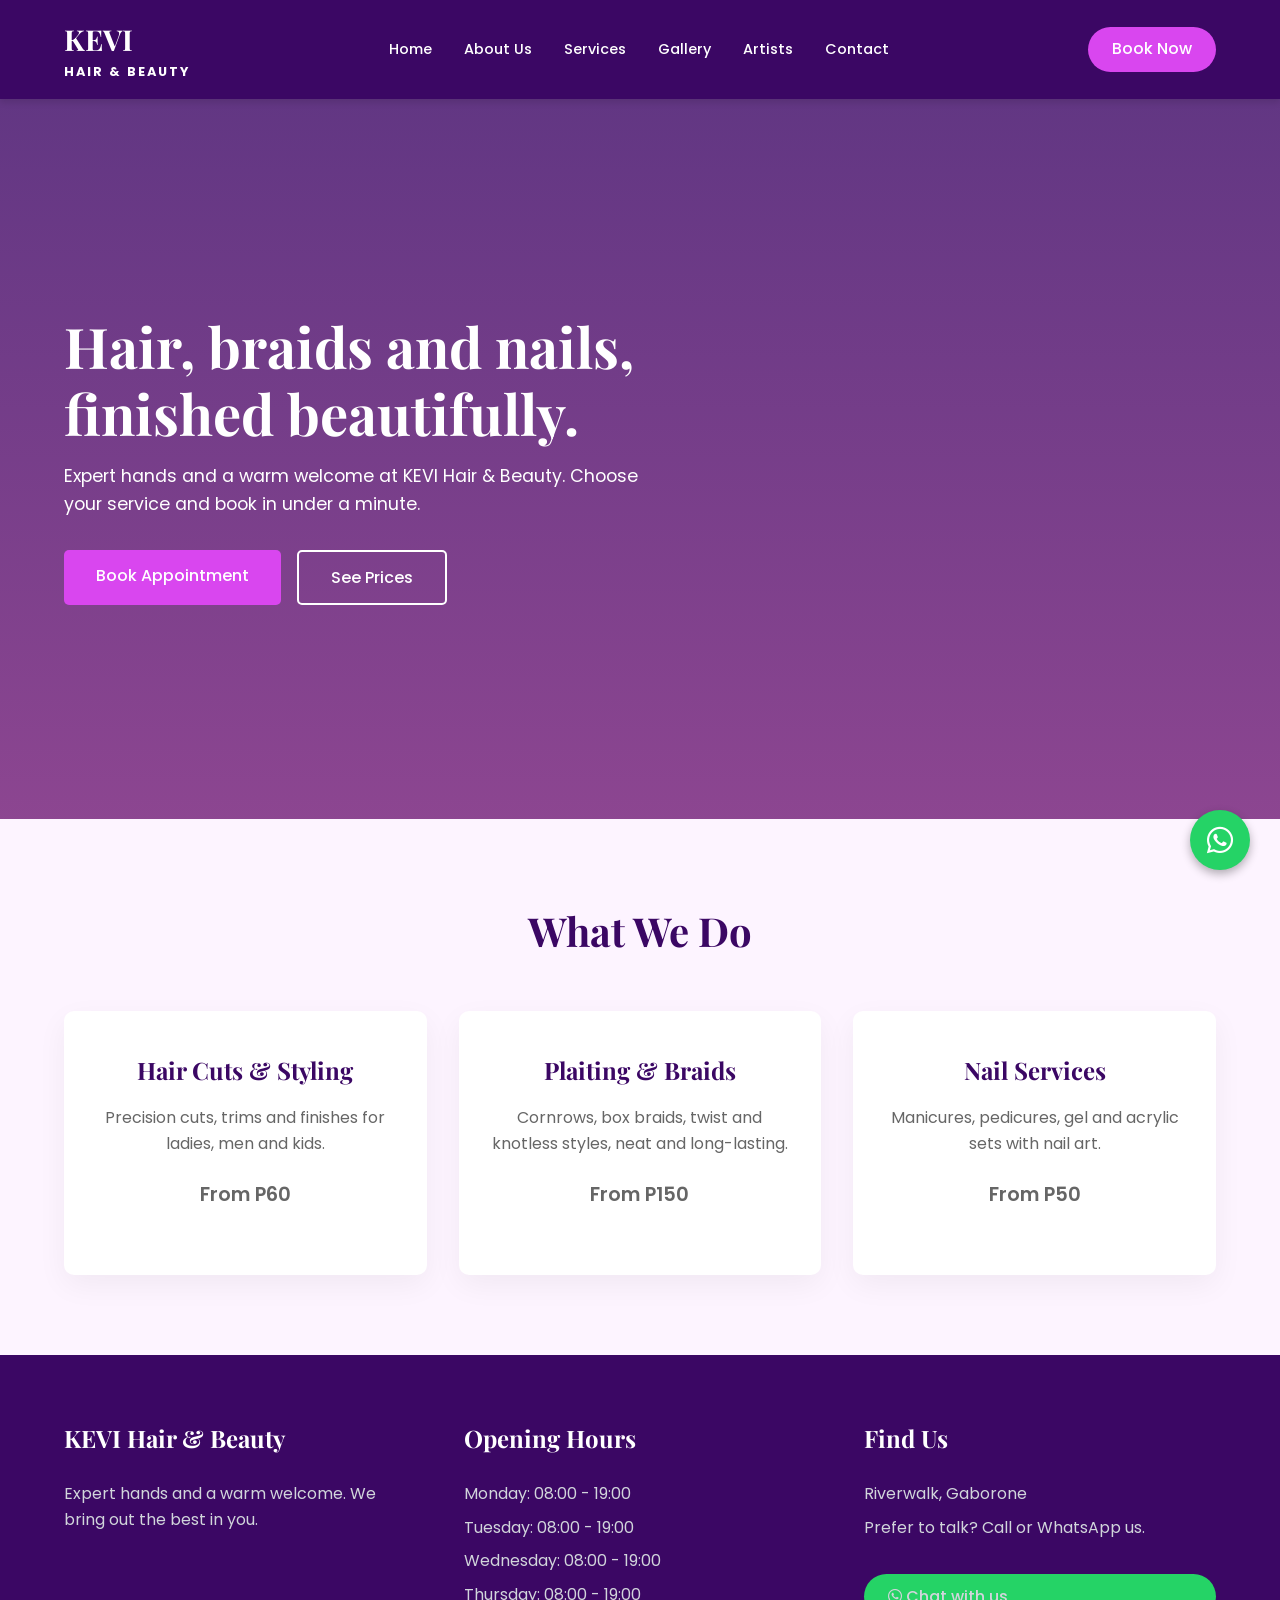
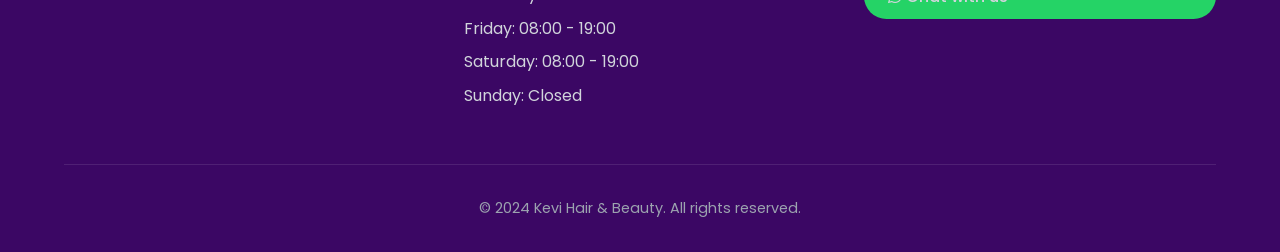
==== index.html @ 111396c2 "Add initial HTML structure for Kevi Hair & Beauty" ====
<!DOCTYPE html>
<html lang="en">
<head>
    <meta charset="UTF-8">
    <meta name="viewport" content="width=device-width, initial-scale=1.0">
    <title>Kevi Hair & Beauty | Salon</title>
    <link rel="stylesheet" href="style.css">
    <!-- FontAwesome for Icons -->
    <link rel="stylesheet" href="https://cdnjs.cloudflare.com/ajax/libs/font-awesome/6.0.0/css/all.min.css">
</head>
<body>

    <!-- Navigation -->
    <header>
        <a href="index.html" class="logo">KEVI<span>Hair & Beauty</span></a>
        <nav>
            <ul>
                <li><a href="index.html">Home</a></li>
                <li><a href="about.html">About Us</a></li>
                <li><a href="services.html">Services</a></li>
                <li><a href="gallery.html">Gallery</a></li>
                <li><a href="artists.html">Artists</a></li>
                <li><a href="contact.html">Contact</a></li>
            </ul>
        </nav>
        <!-- Replace with your actual WhatsApp number -->
        <a href="https://wa.me/1234567890?text=Hi%20Kevi%20Salon,%20I'd%20like%20to%20book%20an%20appointment." class="btn-book" target="_blank">Book Now</a>
    </header>

    <!-- Hero Section -->
    <section class="hero">
        <div class="hero-content">
            <h1>Hair, braids and nails, finished beautifully.</h1>
            <p>Expert hands and a warm welcome at KEVI Hair & Beauty. Choose your service and book in under a minute.</p>
            <div class="hero-buttons">
                <!-- Replace with your actual WhatsApp number -->
                <a href="https://wa.me/1234567890?text=Hi%20Kevi%20Salon,%20I'd%20like%20to%20book%20an%20appointment." class="btn-primary" target="_blank">Book Appointment</a>
                <a href="services.html" class="btn-outline">See Prices</a>
            </div>
        </div>
    </section>

    <!-- Services Section -->
    <section class="services">
        <h2 class="section-title">What We Do</h2>
        <div class="service-grid">
            <div class="service-card">
                <h3>Hair Cuts & Styling</h3>
                <p>Precision cuts, trims and finishes for ladies, men and kids.</p>
                <p class="price">From P60</p>
            </div>
            <div class="service-card">
                <h3>Plaiting & Braids</h3>
                <p>Cornrows, box braids, twist and knotless styles, neat and long-lasting.</p>
                <p class="price">From P150</p>
            </div>
            <div class="service-card">
                <h3>Nail Services</h3>
                <p>Manicures, pedicures, gel and acrylic sets with nail art.</p>
                <p class="price">From P50</p>
            </div>
        </div>
    </section>

    <!-- Footer -->
    <footer>
        <div class="footer-grid">
            <div class="footer-col">
                <h4>KEVI Hair & Beauty</h4>
                <p>Expert hands and a warm welcome. We bring out the best in you.</p>
            </div>
            <div class="footer-col">
                <h4>Opening Hours</h4>
                <p>Monday: 08:00 - 19:00</p>
                <p>Tuesday: 08:00 - 19:00</p>
                <p>Wednesday: 08:00 - 19:00</p>
                <p>Thursday: 08:00 - 19:00</p>
                <p>Friday: 08:00 - 19:00</p>
                <p>Saturday: 08:00 - 19:00</p>
                <p>Sunday: Closed</p>
            </div>
            <div class="footer-col">
                <h4>Find Us</h4>
                <p>Riverwalk, Gaborone</p>
                <p>Prefer to talk? Call or WhatsApp us.</p>
                <br>
                <!-- Replace with your actual WhatsApp number -->
                <a href="https://wa.me/1234567890" class="btn-whatsapp" target="_blank">
                    <i class="fab fa-whatsapp"></i> Chat with us
                </a>
            </div>
        </div>
        <div class="footer-bottom">
            <p>&copy; 2024 Kevi Hair & Beauty. All rights reserved.</p>
        </div>
    </footer>

    <!-- Floating WhatsApp Button -->
    <a href="https://wa.me/1234567890" class="floating-wa" target="_blank" aria-label="Chat on WhatsApp">
        <i class="fab fa-whatsapp"></i>
    </a>

</body>
</html>
---- style.css ----
/* Import Google Fonts */
@import url('https://fonts.googleapis.com/css2?family=Playfair+Display:wght@400;600;700&family=Poppins:wght@300;400;500;600&display=swap');

:root {
    --primary-purple: #3b0764;
    --secondary-purple: #701a75;
    --accent-pink: #d946ef;
    --accent-pink-hover: #c026d3;
    --text-light: #ffffff;
    --text-dark: #1f2937;
    --bg-light: #fdf4ff;
    --whatsapp-green: #25D366;
}

* {
    margin: 0;
    padding: 0;
    box-sizing: border-box;
}

body {
    font-family: 'Poppins', sans-serif;
    color: var(--text-dark);
    background-color: var(--bg-light);
    line-height: 1.6;
}

h1, h2, h3 {
    font-family: 'Playfair Display', serif;
}

/* --- NAVIGATION --- */
header {
    background-color: var(--primary-purple);
    padding: 1rem 5%;
    display: flex;
    justify-content: space-between;
    align-items: center;
    position: sticky;
    top: 0;
    z-index: 1000;
    box-shadow: 0 4px 6px rgba(0,0,0,0.1);
}

.logo {
    color: var(--text-light);
    font-family: 'Playfair Display', serif;
    font-size: 1.8rem;
    font-weight: 700;
    text-decoration: none;
}

.logo span {
    font-family: 'Poppins', sans-serif;
    font-size: 0.8rem;
    display: block;
    letter-spacing: 2px;
    text-transform: uppercase;
}

nav ul {
    list-style: none;
    display: flex;
    gap: 2rem;
}

nav a {
    color: var(--text-light);
    text-decoration: none;
    font-size: 0.9rem;
    font-weight: 500;
    transition: color 0.3s;
}

nav a:hover {
    color: var(--accent-pink);
}

.btn-book {
    background-color: var(--accent-pink);
    color: white;
    padding: 0.6rem 1.5rem;
    border-radius: 30px;
    text-decoration: none;
    font-weight: 500;
    transition: background 0.3s;
}

.btn-book:hover {
    background-color: var(--accent-pink-hover);
}

/* --- HERO SECTION --- */
.hero {
    /* Lively background image with purple overlay */
    background: linear-gradient(rgba(59, 7, 100, 0.8), rgba(112, 26, 117, 0.8)), 
                url('https://images.unsplash.com/photo-1560066984-138dadb4c035?ixlib=rb-4.0.3&auto=format&fit=crop&w=1920&q=80') center/cover no-repeat;
    min-height: 80vh;
    display: flex;
    align-items: center;
    padding: 0 5%;
    color: var(--text-light);
}

.hero-content {
    max-width: 600px;
}

.hero h1 {
    font-size: 3.5rem;
    line-height: 1.2;
    margin-bottom: 1rem;
}

.hero p {
    font-size: 1.1rem;
    margin-bottom: 2rem;
}

.hero-buttons {
    display: flex;
    gap: 1rem;
}

.btn-primary {
    background-color: var(--accent-pink);
    color: white;
    padding: 0.8rem 2rem;
    border-radius: 5px;
    text-decoration: none;
    font-weight: 500;
    transition: 0.3s;
}

.btn-outline {
    border: 2px solid var(--text-light);
    color: var(--text-light);
    padding: 0.8rem 2rem;
    border-radius: 5px;
    text-decoration: none;
    font-weight: 500;
    transition: 0.3s;
}

.btn-outline:hover {
    background-color: var(--text-light);
    color: var(--primary-purple);
}

/* --- SERVICES SECTION --- */
.services {
    padding: 5rem 5%;
    text-align: center;
}

.section-title {
    font-size: 2.5rem;
    color: var(--primary-purple);
    margin-bottom: 3rem;
}

.service-grid {
    display: grid;
    grid-template-columns: repeat(auto-fit, minmax(300px, 1fr));
    gap: 2rem;
}

.service-card {
    background: white;
    padding: 2.5rem 2rem;
    border-radius: 10px;
    box-shadow: 0 10px 30px rgba(0,0,0,0.05);
    transition: transform 0.3s;
}

.service-card:hover {
    transform: translateY(-10px);
}

.service-card h3 {
    font-size: 1.5rem;
    color: var(--primary-purple);
    margin-bottom: 1rem;
}

.service-card p {
    color: #666;
    margin-bottom: 1.5rem;
}

.price {
    color: var(--accent-pink);
    font-weight: 600;
    font-size: 1.2rem;
}

/* --- ARTISTS PAGE --- */
.artists-hero {
    background: linear-gradient(rgba(59, 7, 100, 0.9), rgba(112, 26, 117, 0.9)), 
                url('https://images.unsplash.com/photo-1522337660859-02fbefca4702?ixlib=rb-4.0.3&auto=format&fit=crop&w=1920&q=80') center/cover no-repeat;
    padding: 5rem 5%;
    text-align: center;
    color: white;
}

.artists-grid {
    display: grid;
    grid-template-columns: repeat(auto-fit, minmax(280px, 1fr));
    gap: 2.5rem;
    padding: 5rem 5%;
}

.artist-card {
    background: white;
    border-radius: 15px;
    overflow: hidden;
    box-shadow: 0 10px 30px rgba(0,0,0,0.08);
    text-align: center;
    padding-bottom: 2rem;
}

.artist-card img {
    width: 100%;
    height: 300px;
    object-fit: cover;
    border-bottom: 4px solid var(--accent-pink);
}

.artist-card h3 {
    margin: 1.5rem 0 0.5rem;
    color: var(--primary-purple);
}

.artist-specialty {
    color: #666;
    font-size: 0.9rem;
    margin-bottom: 1.5rem;
}

.btn-whatsapp {
    display: inline-flex;
    align-items: center;
    gap: 0.5rem;
    background-color: var(--whatsapp-green);
    color: white;
    padding: 0.6rem 1.5rem;
    border-radius: 30px;
    text-decoration: none;
    font-weight: 500;
    transition: 0.3s;
}

.btn-whatsapp:hover {
    background-color: #128C7E;
}

/* --- FOOTER --- */
footer {
    background-color: var(--primary-purple);
    color: var(--text-light);
    padding: 4rem 5% 2rem;
}

.footer-grid {
    display: grid;
    grid-template-columns: repeat(auto-fit, minmax(250px, 1fr));
    gap: 3rem;
    margin-bottom: 3rem;
}

.footer-col h4 {
    font-family: 'Playfair Display', serif;
    font-size: 1.5rem;
    margin-bottom: 1.5rem;
}

.footer-col p, .footer-col a {
    color: #d1d5db;
    text-decoration: none;
    margin-bottom: 0.5rem;
    display: block;
}

.footer-bottom {
    text-align: center;
    border-top: 1px solid rgba(255,255,255,0.1);
    padding-top: 2rem;
    font-size: 0.9rem;
    color: #9ca3af;
}

/* Floating WhatsApp Button */
.floating-wa {
    position: fixed;
    bottom: 30px;
    right: 30px;
    background-color: var(--whatsapp-green);
    color: white;
    width: 60px;
    height: 60px;
    border-radius: 50%;
    display: flex;
    justify-content: center;
    align-items: center;
    font-size: 30px;
    box-shadow: 0 4px 10px rgba(0,0,0,0.3);
    z-index: 1000;
    text-decoration: none;
    transition: transform 0.3s;
}

.floating-wa:hover {
    transform: scale(1.1);
}

@media (max-width: 768px) {
    nav ul { display: none; } /* Add JS hamburger menu for production */
    .hero h1 { font-size: 2.5rem; }
}
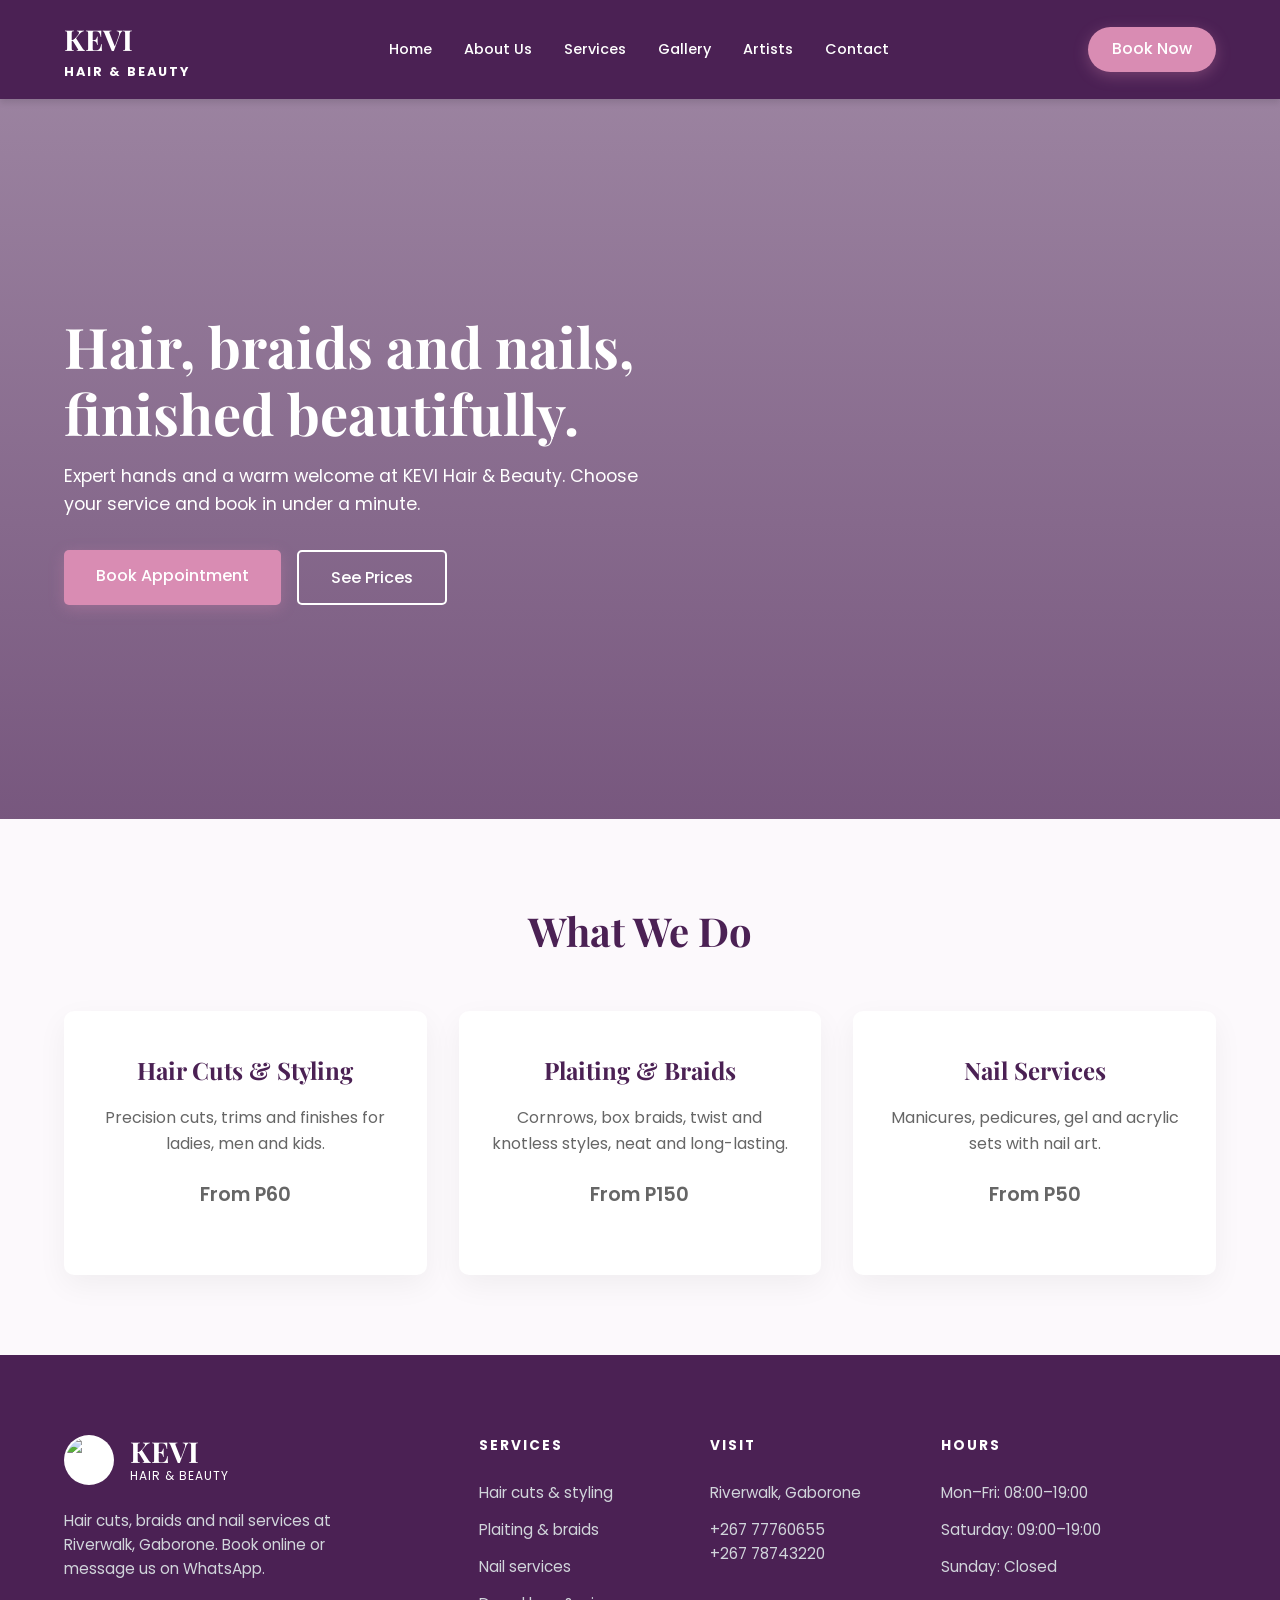
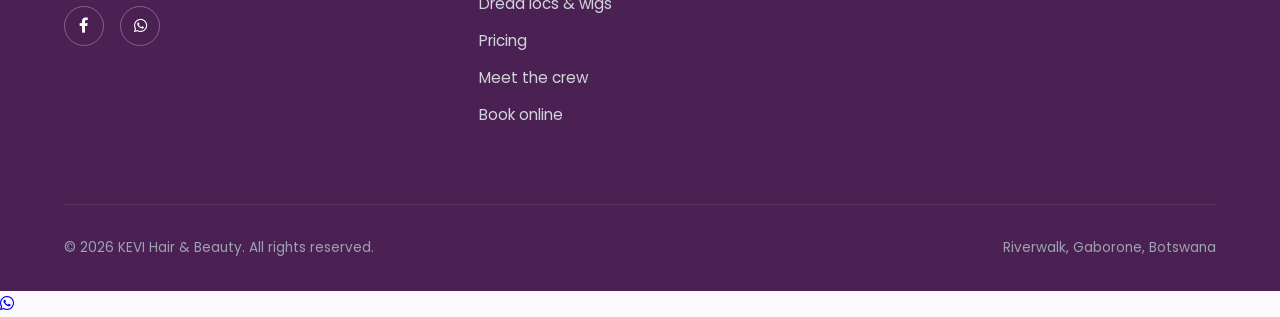
==== commit e9123395: "Update footer content and structure in index.html" ====
--- a/index.html
+++ b/index.html
@@ -62,36 +62,58 @@
         </div>
     </section>
 
-    <!-- Footer -->
-    <footer>
+     <footer>
         <div class="footer-grid">
+            <!-- Col 1: Brand -->
+            <div class="footer-brand">
+                <div class="logo-wrapper">
+                    <!-- Replace src with your actual logo image path if you have one -->
+                    <img src="https://ui-avatars.com/api/?name=K&background=fdf4ff&color=4B2154&size=100" alt="Kevi Logo" class="logo-img">
+                    <div class="logo-text">KEVI<span>Hair & Beauty</span></div>
+                </div>
+                <p>Hair cuts, braids and nail services at Riverwalk, Gaborone. Book online or message us on WhatsApp.</p>
+                <div class="social-icons">
+                    <!-- Replace # with your actual Facebook link -->
+                    <a href="#" target="_blank"><i class="fab fa-facebook-f"></i></a>
+                    <!-- Replace number with actual WhatsApp -->
+                    <a href="https://wa.me/26777760655" target="_blank"><i class="fab fa-whatsapp"></i></a>
+                </div>
+            </div>
+
+            <!-- Col 2: Services -->
             <div class="footer-col">
-                <h4>KEVI Hair & Beauty</h4>
-                <p>Expert hands and a warm welcome. We bring out the best in you.</p>
+                <h4>Services</h4>
+                <ul>
+                    <li><a href="services.html">Hair cuts & styling</a></li>
+                    <li><a href="services.html">Plaiting & braids</a></li>
+                    <li><a href="services.html">Nail services</a></li>
+                    <li><a href="services.html">Dread locs & wigs</a></li>
+                    <li><a href="services.html">Pricing</a></li>
+                    <li><a href="artists.html">Meet the crew</a></li>
+                    <li><a href="https://wa.me/26777760655" target="_blank">Book online</a></li>
+                </ul>
             </div>
+
+            <!-- Col 3: Visit -->
             <div class="footer-col">
-                <h4>Opening Hours</h4>
-                <p>Monday: 08:00 - 19:00</p>
-                <p>Tuesday: 08:00 - 19:00</p>
-                <p>Wednesday: 08:00 - 19:00</p>
-                <p>Thursday: 08:00 - 19:00</p>
-                <p>Friday: 08:00 - 19:00</p>
-                <p>Saturday: 08:00 - 19:00</p>
+                <h4>Visit</h4>
+                <p style="margin-bottom: 0.8rem;">Riverwalk, Gaborone</p>
+                <p><a href="tel:+26777760655">+267 77760655</a></p>
+                <p><a href="tel:+26778743220">+267 78743220</a></p>
+            </div>
+
+            <!-- Col 4: Hours -->
+            <div class="footer-col">
+                <h4>Hours</h4>
+                <p style="margin-bottom: 0.8rem;">Mon–Fri: 08:00–19:00</p>
+                <p style="margin-bottom: 0.8rem;">Saturday: 09:00–19:00</p>
                 <p>Sunday: Closed</p>
             </div>
-            <div class="footer-col">
-                <h4>Find Us</h4>
-                <p>Riverwalk, Gaborone</p>
-                <p>Prefer to talk? Call or WhatsApp us.</p>
-                <br>
-                <!-- Replace with your actual WhatsApp number -->
-                <a href="https://wa.me/1234567890" class="btn-whatsapp" target="_blank">
-                    <i class="fab fa-whatsapp"></i> Chat with us
-                </a>
-            </div>
         </div>
+
         <div class="footer-bottom">
-            <p>&copy; 2024 Kevi Hair & Beauty. All rights reserved.</p>
+            <p>&copy; 2026 KEVI Hair & Beauty. All rights reserved.</p>
+            <p>Riverwalk, Gaborone, Botswana</p>
         </div>
     </footer>
 
--- a/style.css
+++ b/style.css
@@ -2,13 +2,14 @@
 @import url('https://fonts.googleapis.com/css2?family=Playfair+Display:wght@400;600;700&family=Poppins:wght@300;400;500;600&display=swap');
 
 :root {
-    --primary-purple: #3b0764;
-    --secondary-purple: #701a75;
-    --accent-pink: #d946ef;
-    --accent-pink-hover: #c026d3;
+    /* --- UPDATED ELEGANT COLOR PALETTE --- */
+    --primary-purple: #4B2154; /* Rich, elegant Plum */
+    --secondary-purple: #7B3F70; /* Softer accent purple */
+    --accent-pink: #D98CB3; /* Elegant Dusty Rose instead of neon */
+    --accent-pink-hover: #C4739B; 
     --text-light: #ffffff;
-    --text-dark: #1f2937;
-    --bg-light: #fdf4ff;
+    --text-dark: #2d3748; /* Softer dark grey for better readability */
+    --bg-light: #FCF9FC; /* Very subtle warm off-white */
     --whatsapp-green: #25D366;
 }
 
@@ -83,17 +84,20 @@
     border-radius: 30px;
     text-decoration: none;
     font-weight: 500;
-    transition: background 0.3s;
+    transition: all 0.3s ease;
+    box-shadow: 0 4px 15px rgba(217, 140, 179, 0.3);
 }
 
 .btn-book:hover {
     background-color: var(--accent-pink-hover);
+    transform: translateY(-2px);
+    box-shadow: 0 6px 20px rgba(217, 140, 179, 0.5);
 }
 
 /* --- HERO SECTION --- */
 .hero {
-    /* Lively background image with purple overlay */
-    background: linear-gradient(rgba(59, 7, 100, 0.8), rgba(112, 26, 117, 0.8)), 
+    /* Lighter overlay so the image shows through beautifully */
+    background: linear-gradient(rgba(75, 33, 84, 0.55), rgba(75, 33, 84, 0.75)), 
                 url('https://images.unsplash.com/photo-1560066984-138dadb4c035?ixlib=rb-4.0.3&auto=format&fit=crop&w=1920&q=80') center/cover no-repeat;
     min-height: 80vh;
     display: flex;
@@ -129,7 +133,14 @@
     border-radius: 5px;
     text-decoration: none;
     font-weight: 500;
-    transition: 0.3s;
+    transition: all 0.3s ease;
+    box-shadow: 0 4px 15px rgba(217, 140, 179, 0.3);
+}
+
+.btn-primary:hover {
+    background-color: var(--accent-pink-hover);
+    transform: translateY(-2px);
+    box-shadow: 0 6px 20px rgba(217, 140, 179, 0.5);
 }
 
 .btn-outline {
@@ -196,7 +207,7 @@
 
 /* --- ARTISTS PAGE --- */
 .artists-hero {
-    background: linear-gradient(rgba(59, 7, 100, 0.9), rgba(112, 26, 117, 0.9)), 
+    background: linear-gradient(rgba(75, 33, 84, 0.7), rgba(75, 33, 84, 0.9)), 
                 url('https://images.unsplash.com/photo-1522337660859-02fbefca4702?ixlib=rb-4.0.3&auto=format&fit=crop&w=1920&q=80') center/cover no-repeat;
     padding: 5rem 5%;
     text-align: center;
@@ -254,66 +265,407 @@
     background-color: #128C7E;
 }
 
-/* --- FOOTER --- */
+/* --- NEW FOOTER --- */
 footer {
     background-color: var(--primary-purple);
     color: var(--text-light);
-    padding: 4rem 5% 2rem;
+    padding: 5rem 5% 2rem;
+    font-size: 0.95rem;
 }
 
 .footer-grid {
     display: grid;
-    grid-template-columns: repeat(auto-fit, minmax(250px, 1fr));
+    grid-template-columns: 2fr 1fr 1fr 1.5fr; /* 4 Columns */
     gap: 3rem;
-    margin-bottom: 3rem;
-}
-
+    margin-bottom: 4rem;
+}
+
+/* Column 1: Brand & Socials */
+.footer-brand .logo-wrapper {
+    display: flex;
+    align-items: center;
+    gap: 1rem;
+    margin-bottom: 1.5rem;
+}
+
+.footer-brand .logo-img {
+    width: 50px;
+    height: 50px;
+    border-radius: 50%;
+    background: white;
+    padding: 2px;
+}
+
+.footer-brand .logo-text {
+    font-family: 'Playfair Display', serif;
+    font-size: 1.8rem;
+    font-weight: 700;
+    line-height: 1;
+}
+
+.footer-brand .logo-text span {
+    font-family: 'Poppins', sans-serif;
+    font-size: 0.75rem;
+    display: block;
+    letter-spacing: 1px;
+    text-transform: uppercase;
+    font-weight: 400;
+    margin-top: 4px;
+}
+
+.footer-brand p {
+    color: #d1d5db;
+    line-height: 1.6;
+    margin-bottom: 1.5rem;
+    max-width: 300px;
+}
+
+.social-icons {
+    display: flex;
+    gap: 1rem;
+}
+
+.social-icons a {
+    display: flex;
+    justify-content: center;
+    align-items: center;
+    width: 40px;
+    height: 40px;
+    border: 1px solid rgba(255,255,255,0.3);
+    border-radius: 50%;
+    color: white;
+    text-decoration: none;
+    transition: 0.3s;
+}
+
+.social-icons a:hover {
+    background-color: var(--accent-pink);
+    border-color: var(--accent-pink);
+}
+
+/* Columns 2, 3, 4: Headers and Links */
 .footer-col h4 {
-    font-family: 'Playfair Display', serif;
-    font-size: 1.5rem;
-    margin-bottom: 1.5rem;
-}
-
-.footer-col p, .footer-col a {
+    font-family: 'Poppins', sans-serif;
+    font-size: 0.85rem;
+    letter-spacing: 2px;
+    text-transform: uppercase;
+    margin-bottom: 1.5rem;
+    color: #fff;
+}
+
+.footer-col ul {
+    list-style: none;
+}
+
+.footer-col ul li {
+    margin-bottom: 0.8rem;
+}
+
+.footer-col a, .footer-col p {
     color: #d1d5db;
     text-decoration: none;
-    margin-bottom: 0.5rem;
-    display: block;
-}
-
+    transition: color 0.3s;
+}
+
+.footer-col a:hover {
+    color: var(--accent-pink);
+}
+
+/* Footer Bottom Bar */
 .footer-bottom {
-    text-align: center;
+    display: flex;
+    justify-content: space-between;
+    align-items: center;
     border-top: 1px solid rgba(255,255,255,0.1);
     padding-top: 2rem;
+    font-size: 0.85rem;
+    color: #9ca3af;
+}
+
+/* Responsive Footer */
+@media (max-width: 900px) {
+    .footer-grid {
+        grid-template-columns: 1fr 1fr;
+    }
+}
+
+@media (max-width: 600px) {
+    .footer-grid {
+        grid-template-columns: 1fr;
+        gap: 2rem;
+    }
+    .footer-bottom {
+        flex-direction: column;
+        gap: 1rem;
+        text-align: center;
+    }
+}
+
+/* Additional Service Card adjustments for the new skills */
+.service-grid {
+    grid-template-columns: repeat(auto-fit, minmax(250px, 1fr)); /* Tighter grid for more items */
+}
+/* --- PAGE HEROES --- */
+.page-hero {
+    background: linear-gradient(rgba(75, 33, 84, 0.65), rgba(75, 33, 84, 0.85)), 
+                url('https://images.unsplash.com/photo-1521590832167-7bcbfaa6381f?ixlib=rb-4.0.3&auto=format&fit=crop&w=1920&q=80') center/cover no-repeat;
+    padding: 6rem 5%;
+    text-align: center;
+    color: var(--text-light);
+}
+
+.page-hero h1 {
+    font-size: 3rem;
+    margin-bottom: 1rem;
+}
+
+/* --- ABOUT PAGE --- */
+.about-section {
+    padding: 5rem 5%;
+    display: flex;
+    align-items: center;
+    gap: 4rem;
+    background-color: white;
+}
+
+.about-image {
+    flex: 1;
+    border-radius: 15px;
+    overflow: hidden;
+    box-shadow: 0 10px 30px rgba(0,0,0,0.1);
+}
+
+.about-image img {
+    width: 100%;
+    height: auto;
+    display: block;
+}
+
+.about-text {
+    flex: 1;
+}
+
+.about-text h2 {
+    font-size: 2.5rem;
+    color: var(--primary-purple);
+    margin-bottom: 1.5rem;
+}
+
+.about-text p {
+    color: #555;
+    margin-bottom: 1rem;
+    font-size: 1.05rem;
+}
+
+.about-features {
+    margin-top: 2rem;
+    list-style: none;
+}
+
+.about-features li {
+    margin-bottom: 0.8rem;
+    font-weight: 500;
+    color: var(--primary-purple);
+}
+
+.about-features li i {
+    color: var(--accent-pink);
+    margin-right: 10px;
+}
+
+/* --- SERVICES PAGE --- */
+.services-page {
+    padding: 5rem 5%;
+    background-color: var(--bg-light);
+}
+
+.service-category {
+    margin-bottom: 4rem;
+}
+
+.service-category h2 {
+    font-size: 2rem;
+    color: var(--primary-purple);
+    margin-bottom: 2rem;
+    text-align: center;
+    border-bottom: 2px solid var(--accent-pink);
+    display: inline-block;
+    padding-bottom: 0.5rem;
+    left: 50%;
+    position: relative;
+    transform: translateX(-50%);
+}
+
+.menu-item {
+    display: flex;
+    justify-content: space-between;
+    align-items: center;
+    background: white;
+    padding: 1.5rem;
+    margin-bottom: 1rem;
+    border-radius: 10px;
+    box-shadow: 0 4px 10px rgba(0,0,0,0.05);
+    transition: transform 0.3s;
+}
+
+.menu-item:hover {
+    transform: translateX(10px);
+    border-left: 4px solid var(--accent-pink);
+}
+
+.menu-item-info h3 {
+    font-family: 'Poppins', sans-serif;
+    font-size: 1.2rem;
+    color: var(--text-dark);
+    margin-bottom: 0.2rem;
+}
+
+.menu-item-info p {
     font-size: 0.9rem;
-    color: #9ca3af;
-}
-
-/* Floating WhatsApp Button */
-.floating-wa {
-    position: fixed;
-    bottom: 30px;
-    right: 30px;
-    background-color: var(--whatsapp-green);
+    color: #666;
+}
+
+.menu-item-price {
+    font-size: 1.3rem;
+    font-weight: 600;
+    color: var(--primary-purple);
+    white-space: nowrap;
+    margin-left: 1rem;
+}
+
+/* --- GALLERY PAGE --- */
+.gallery-section {
+    padding: 5rem 5%;
+    background-color: white;
+}
+
+.gallery-grid {
+    display: grid;
+    grid-template-columns: repeat(auto-fill, minmax(300px, 1fr));
+    gap: 1.5rem;
+    grid-auto-rows: 300px;
+}
+
+.gallery-item {
+    border-radius: 10px;
+    overflow: hidden;
+    position: relative;
+    cursor: pointer;
+}
+
+.gallery-item img {
+    width: 100%;
+    height: 100%;
+    object-fit: cover;
+    transition: transform 0.5s ease;
+}
+
+.gallery-item:hover img {
+    transform: scale(1.1);
+}
+
+.gallery-overlay {
+    position: absolute;
+    top: 0; left: 0; width: 100%; height: 100%;
+    background: rgba(75, 33, 84, 0.7); /* Updated overlay color */
+    display: flex;
+    justify-content: center;
+    align-items: center;
+    opacity: 0;
+    transition: opacity 0.3s ease;
+}
+
+.gallery-item:hover .gallery-overlay {
+    opacity: 1;
+}
+
+.gallery-overlay i {
     color: white;
-    width: 60px;
-    height: 60px;
-    border-radius: 50%;
-    display: flex;
-    justify-content: center;
-    align-items: center;
-    font-size: 30px;
-    box-shadow: 0 4px 10px rgba(0,0,0,0.3);
-    z-index: 1000;
-    text-decoration: none;
-    transition: transform 0.3s;
-}
-
-.floating-wa:hover {
-    transform: scale(1.1);
-}
-
-@media (max-width: 768px) {
-    nav ul { display: none; } /* Add JS hamburger menu for production */
-    .hero h1 { font-size: 2.5rem; }
-}
+    font-size: 2rem;
+}
+
+/* --- CONTACT PAGE --- */
+.contact-section {
+    padding: 5rem 5%;
+    background-color: var(--bg-light);
+    display: grid;
+    grid-template-columns: 1fr 1fr;
+    gap: 4rem;
+}
+
+.contact-info h2 {
+    font-size: 2.5rem;
+    color: var(--primary-purple);
+    margin-bottom: 1.5rem;
+}
+
+.contact-details {
+    margin-bottom: 2rem;
+}
+
+.contact-details p {
+    display: flex;
+    align-items: center;
+    gap: 1rem;
+    margin-bottom: 1rem;
+    font-size: 1.1rem;
+    color: #444;
+}
+
+.contact-details i {
+    color: var(--accent-pink);
+    font-size: 1.5rem;
+}
+
+.contact-form {
+    background: white;
+    padding: 3rem;
+    border-radius: 15px;
+    box-shadow: 0 10px 30px rgba(0,0,0,0.08);
+}
+
+.contact-form h3 {
+    font-size: 1.8rem;
+    color: var(--primary-purple);
+    margin-bottom: 1.5rem;
+}
+
+.form-group {
+    margin-bottom: 1.5rem;
+}
+
+.form-group label {
+    display: block;
+    margin-bottom: 0.5rem;
+    font-weight: 500;
+}
+
+.form-group input, 
+.form-group textarea {
+    width: 100%;
+    padding: 1rem;
+    border: 1px solid #ddd;
+    border-radius: 8px;
+    font-family: 'Poppins', sans-serif;
+    font-size: 1rem;
+}
+
+.form-group input:focus, 
+.form-group textarea:focus {
+    outline: none;
+    border-color: var(--accent-pink);
+}
+
+/* Responsive adjustments */
+@media (max-width: 900px) {
+    .about-section, .contact-section {
+        grid-template-columns: 1fr;
+        flex-direction: column;
+    }
+    .contact-section {
+        gap: 2rem;
+    }
+    .contact-form {
+        padding: 2rem;
+    }
+}
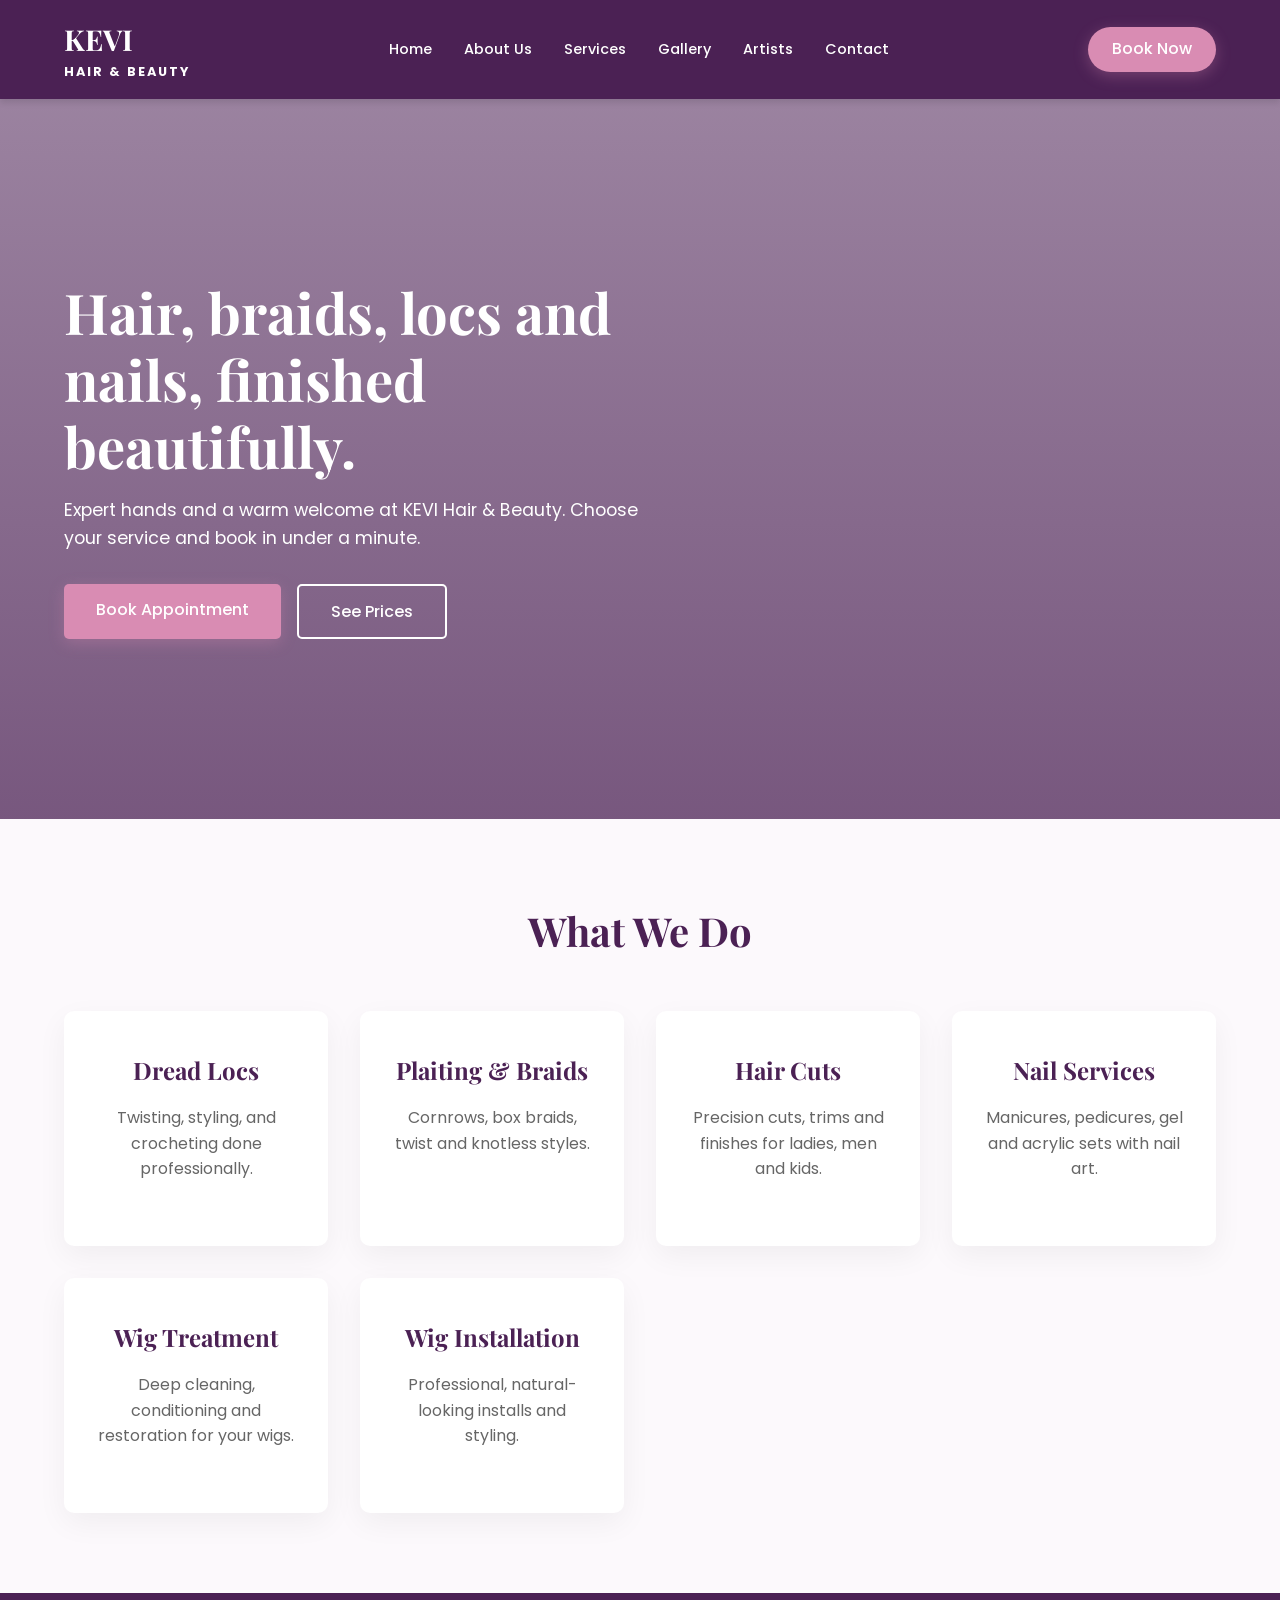
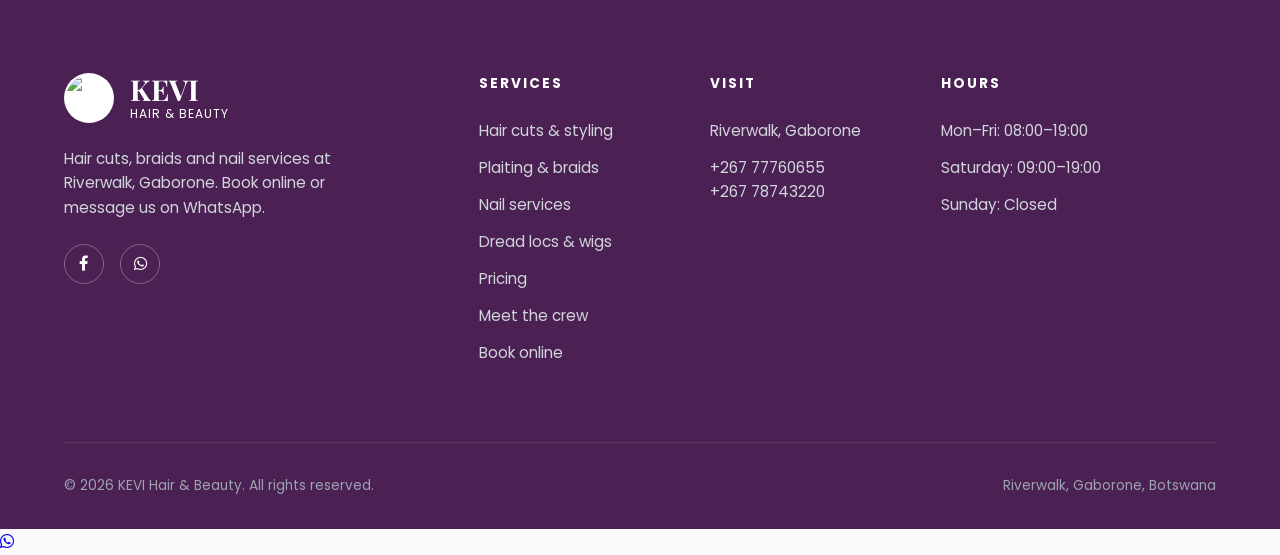
==== commit 83bc290c: "Update index.html" ====
--- a/index.html
+++ b/index.html
@@ -30,34 +30,43 @@
     <!-- Hero Section -->
     <section class="hero">
         <div class="hero-content">
-            <h1>Hair, braids and nails, finished beautifully.</h1>
+            <h1>Hair, braids, locs and nails, finished beautifully.</h1>
             <p>Expert hands and a warm welcome at KEVI Hair & Beauty. Choose your service and book in under a minute.</p>
             <div class="hero-buttons">
-                <!-- Replace with your actual WhatsApp number -->
-                <a href="https://wa.me/1234567890?text=Hi%20Kevi%20Salon,%20I'd%20like%20to%20book%20an%20appointment." class="btn-primary" target="_blank">Book Appointment</a>
+                <a href="https://wa.me/26777760655?text=Hi%20Kevi%20Salon,%20I'd%20like%20to%20book%20an%20appointment." class="btn-primary" target="_blank">Book Appointment</a>
                 <a href="services.html" class="btn-outline">See Prices</a>
             </div>
         </div>
     </section>
 
     <!-- Services Section -->
+     <!-- Services Section -->
     <section class="services">
         <h2 class="section-title">What We Do</h2>
         <div class="service-grid">
             <div class="service-card">
-                <h3>Hair Cuts & Styling</h3>
-                <p>Precision cuts, trims and finishes for ladies, men and kids.</p>
-                <p class="price">From P60</p>
+                <h3>Dread Locs</h3>
+                <p>Twisting, styling, and crocheting done professionally.</p>
             </div>
             <div class="service-card">
                 <h3>Plaiting & Braids</h3>
-                <p>Cornrows, box braids, twist and knotless styles, neat and long-lasting.</p>
-                <p class="price">From P150</p>
+                <p>Cornrows, box braids, twist and knotless styles.</p>
+            </div>
+            <div class="service-card">
+                <h3>Hair Cuts</h3>
+                <p>Precision cuts, trims and finishes for ladies, men and kids.</p>
             </div>
             <div class="service-card">
                 <h3>Nail Services</h3>
                 <p>Manicures, pedicures, gel and acrylic sets with nail art.</p>
-                <p class="price">From P50</p>
+            </div>
+            <div class="service-card">
+                <h3>Wig Treatment</h3>
+                <p>Deep cleaning, conditioning and restoration for your wigs.</p>
+            </div>
+            <div class="service-card">
+                <h3>Wig Installation</h3>
+                <p>Professional, natural-looking installs and styling.</p>
             </div>
         </div>
     </section>
